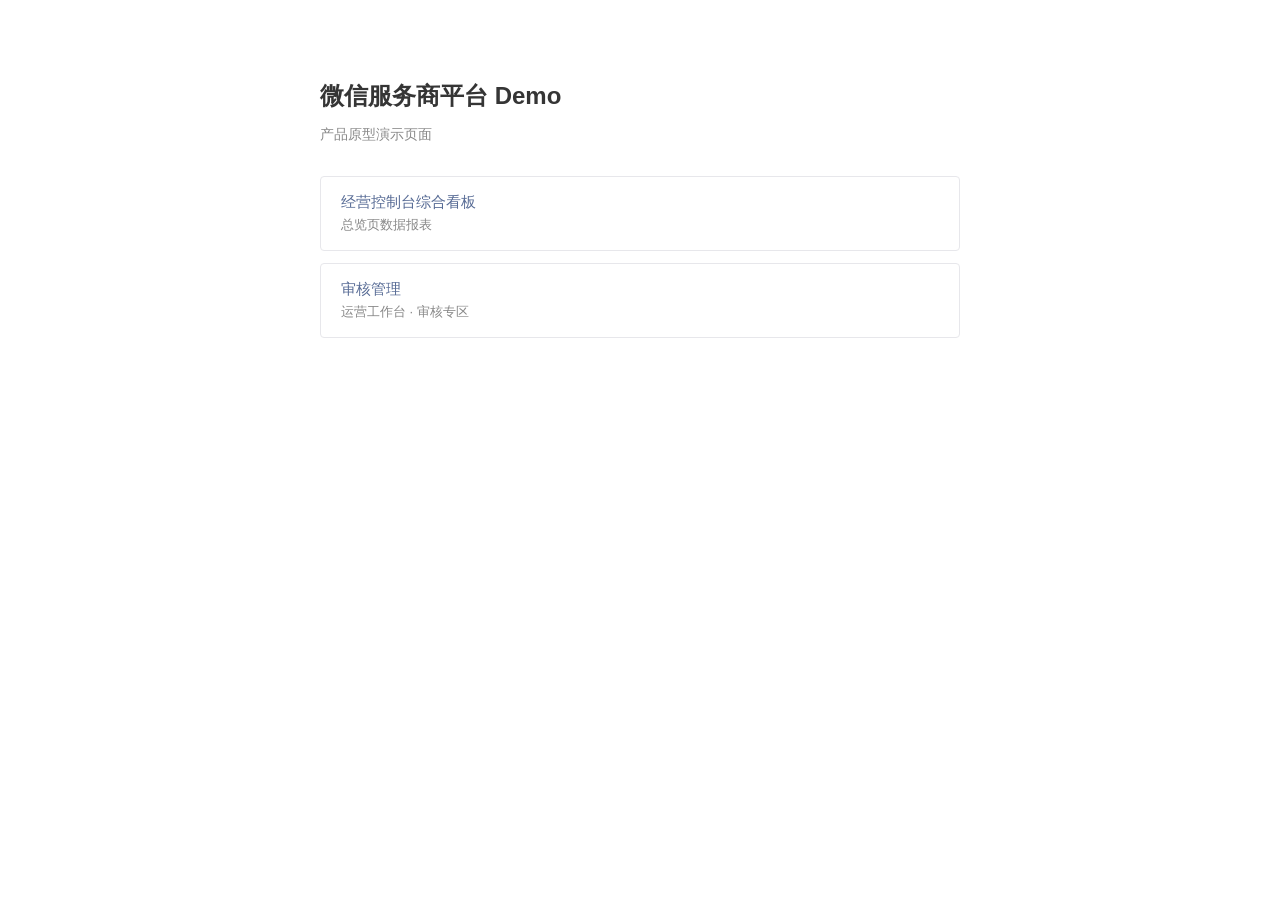
==== index.html @ 2bcd8e68 "Add service provider platform HTML demos for online preview." ====
<!DOCTYPE html>
<html lang="zh-CN">
<head>
  <meta charset="UTF-8">
  <meta name="viewport" content="width=device-width, initial-scale=1.0">
  <title>微信服务商平台 Demo</title>
  <style>
    body { font-family: -apple-system, BlinkMacSystemFont, "PingFang SC", sans-serif; max-width: 640px; margin: 80px auto; padding: 0 24px; color: #353535; }
    h1 { font-size: 24px; font-weight: 600; margin-bottom: 8px; }
    p { color: #888; font-size: 14px; margin-bottom: 32px; }
    a { display: block; padding: 16px 20px; margin-bottom: 12px; border: 1px solid #e7e7eb; border-radius: 4px; text-decoration: none; color: #576B95; font-size: 15px; transition: background .15s; }
    a:hover { background: #f7f7f7; }
    a span { display: block; font-size: 13px; color: #888; margin-top: 4px; }
  </style>
</head>
<body>
  <h1>微信服务商平台 Demo</h1>
  <p>产品原型演示页面</p>
  <a href="dashboard.html">经营控制台综合看板<span>总览页数据报表</span></a>
  <a href="audit.html">审核管理<span>运营工作台 · 审核专区</span></a>
</body>
</html>
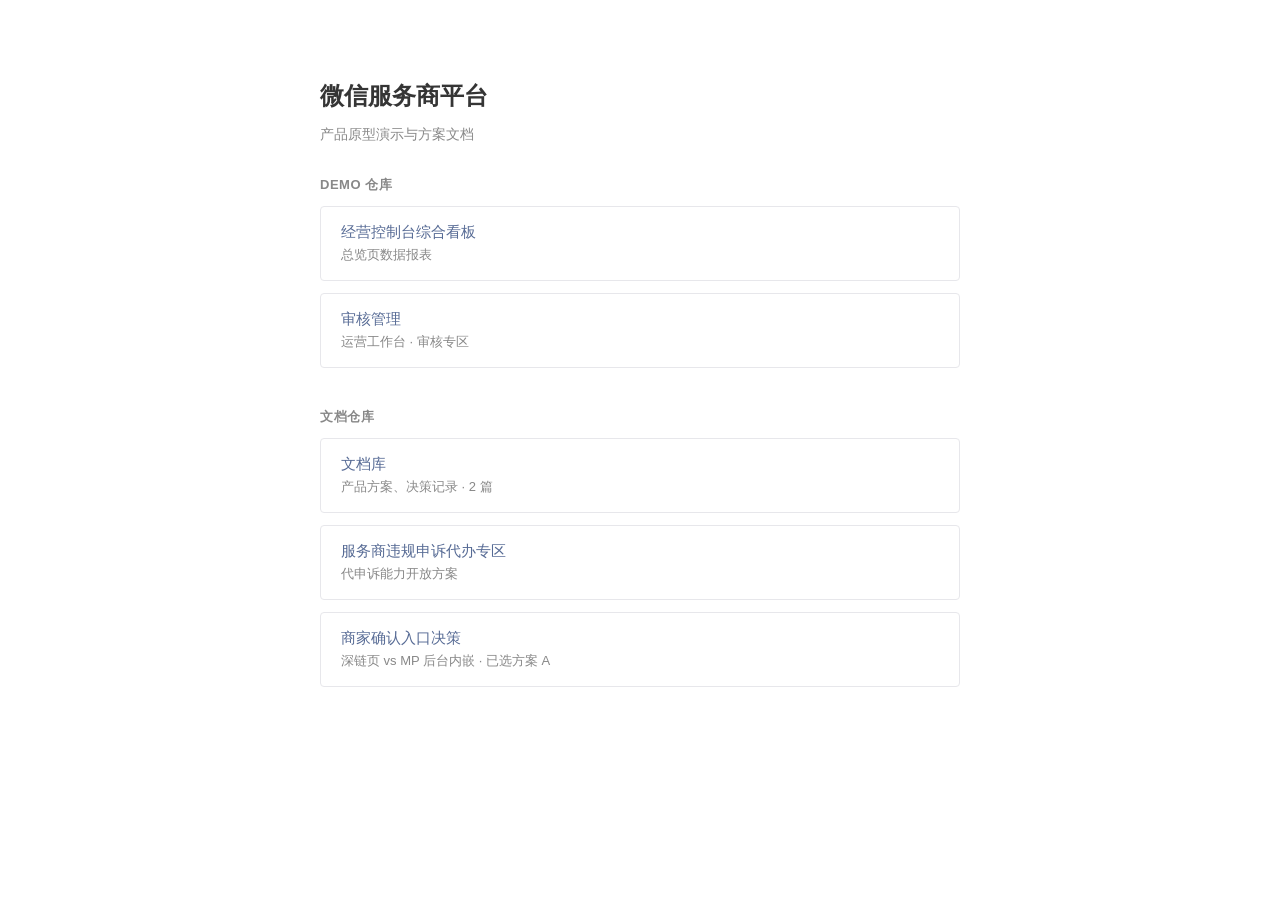
==== commit 4e77b8ab: "Add docs section for product specs and decision records. Separate demo prototypes from read-only HTM" ====
--- a/index.html
+++ b/index.html
@@ -3,20 +3,24 @@
 <head>
   <meta charset="UTF-8">
   <meta name="viewport" content="width=device-width, initial-scale=1.0">
-  <title>微信服务商平台 Demo</title>
-  <style>
-    body { font-family: -apple-system, BlinkMacSystemFont, "PingFang SC", sans-serif; max-width: 640px; margin: 80px auto; padding: 0 24px; color: #353535; }
-    h1 { font-size: 24px; font-weight: 600; margin-bottom: 8px; }
-    p { color: #888; font-size: 14px; margin-bottom: 32px; }
-    a { display: block; padding: 16px 20px; margin-bottom: 12px; border: 1px solid #e7e7eb; border-radius: 4px; text-decoration: none; color: #576B95; font-size: 15px; transition: background .15s; }
-    a:hover { background: #f7f7f7; }
-    a span { display: block; font-size: 13px; color: #888; margin-top: 4px; }
-  </style>
+  <title>微信服务商平台</title>
+  <link rel="stylesheet" href="shared.css">
 </head>
 <body>
-  <h1>微信服务商平台 Demo</h1>
-  <p>产品原型演示页面</p>
-  <a href="dashboard.html">经营控制台综合看板<span>总览页数据报表</span></a>
-  <a href="audit.html">审核管理<span>运营工作台 · 审核专区</span></a>
+  <h1>微信服务商平台</h1>
+  <p class="subtitle">产品原型演示与方案文档</p>
+
+  <section>
+    <h2>Demo 仓库</h2>
+    <a class="card" href="dashboard.html">经营控制台综合看板<span>总览页数据报表</span></a>
+    <a class="card" href="audit.html">审核管理<span>运营工作台 · 审核专区</span></a>
+  </section>
+
+  <section>
+    <h2>文档仓库</h2>
+    <a class="card" href="docs/">文档库<span>产品方案、决策记录 · 2 篇</span></a>
+    <a class="card" href="docs/violation-appeal-proxy.html">服务商违规申诉代办专区<span>代申诉能力开放方案</span></a>
+    <a class="card" href="docs/merchant-confirm-decision.html">商家确认入口决策<span>深链页 vs MP 后台内嵌 · 已选方案 A</span></a>
+  </section>
 </body>
 </html>
--- a/shared.css
+++ b/shared.css
@@ -0,0 +1,10 @@
+body { font-family: -apple-system, BlinkMacSystemFont, "PingFang SC", sans-serif; max-width: 640px; margin: 80px auto; padding: 0 24px; color: #353535; }
+h1 { font-size: 24px; font-weight: 600; margin-bottom: 8px; }
+p.subtitle { color: #888; font-size: 14px; margin-bottom: 32px; }
+section { margin-bottom: 40px; }
+section h2 { font-size: 13px; font-weight: 600; color: #888; text-transform: uppercase; letter-spacing: 0.04em; margin-bottom: 12px; }
+a.card { display: block; padding: 16px 20px; margin-bottom: 12px; border: 1px solid #e7e7eb; border-radius: 4px; text-decoration: none; color: #576B95; font-size: 15px; transition: background .15s; }
+a.card:hover { background: #f7f7f7; }
+a.card span { display: block; font-size: 13px; color: #888; margin-top: 4px; }
+a.back { display: inline-block; font-size: 13px; color: #888; text-decoration: none; margin-bottom: 24px; }
+a.back:hover { color: #576B95; }
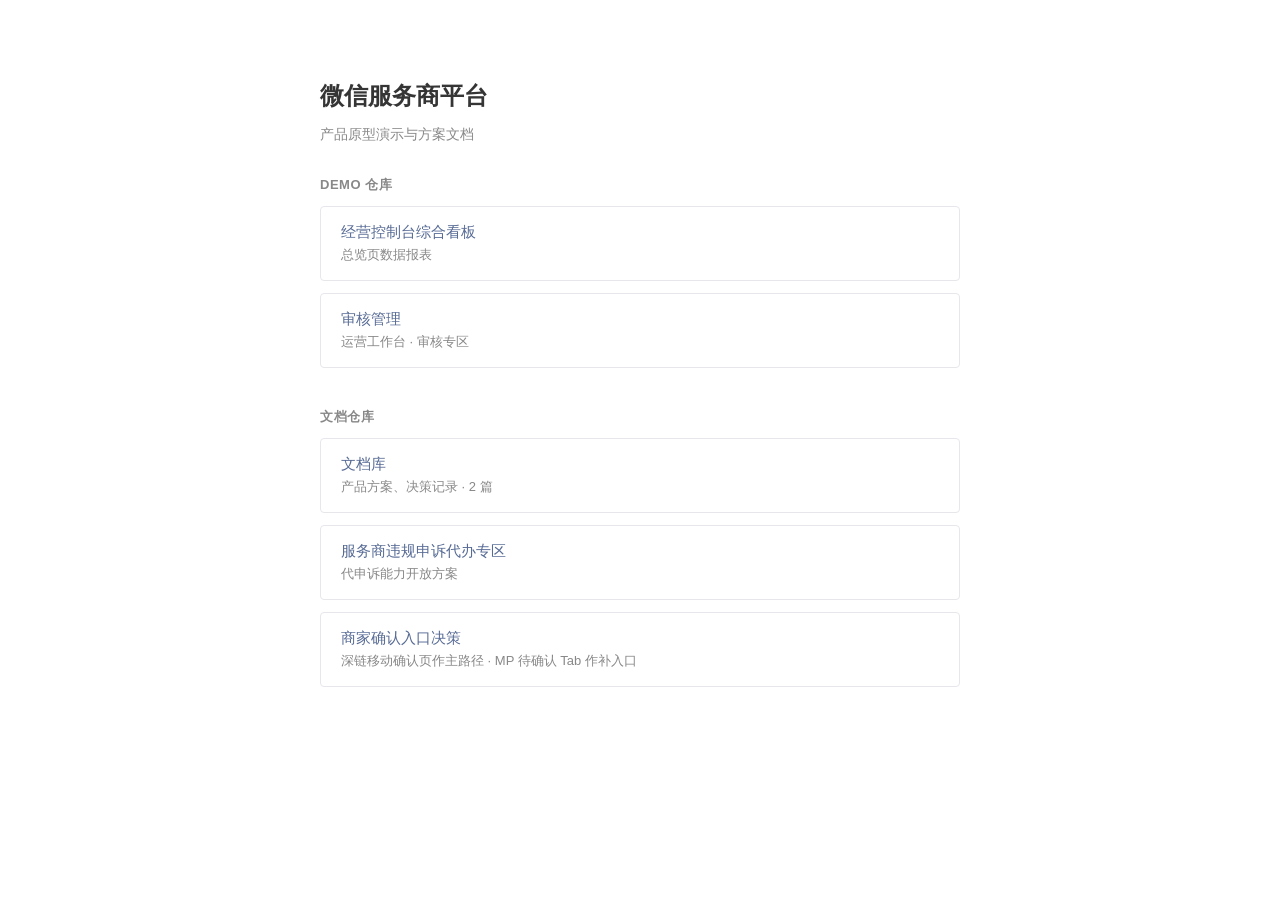
==== commit 90b30d92: "Clarify merchant confirm decision wording on landing pages. State chosen path by name instead of pla" ====
--- a/index.html
+++ b/index.html
@@ -20,7 +20,7 @@
     <h2>文档仓库</h2>
     <a class="card" href="docs/">文档库<span>产品方案、决策记录 · 2 篇</span></a>
     <a class="card" href="docs/violation-appeal-proxy.html">服务商违规申诉代办专区<span>代申诉能力开放方案</span></a>
-    <a class="card" href="docs/merchant-confirm-decision.html">商家确认入口决策<span>深链页 vs MP 后台内嵌 · 已选方案 A</span></a>
+    <a class="card" href="docs/merchant-confirm-decision.html">商家确认入口决策<span>深链移动确认页作主路径 · MP 待确认 Tab 作补入口</span></a>
   </section>
 </body>
 </html>
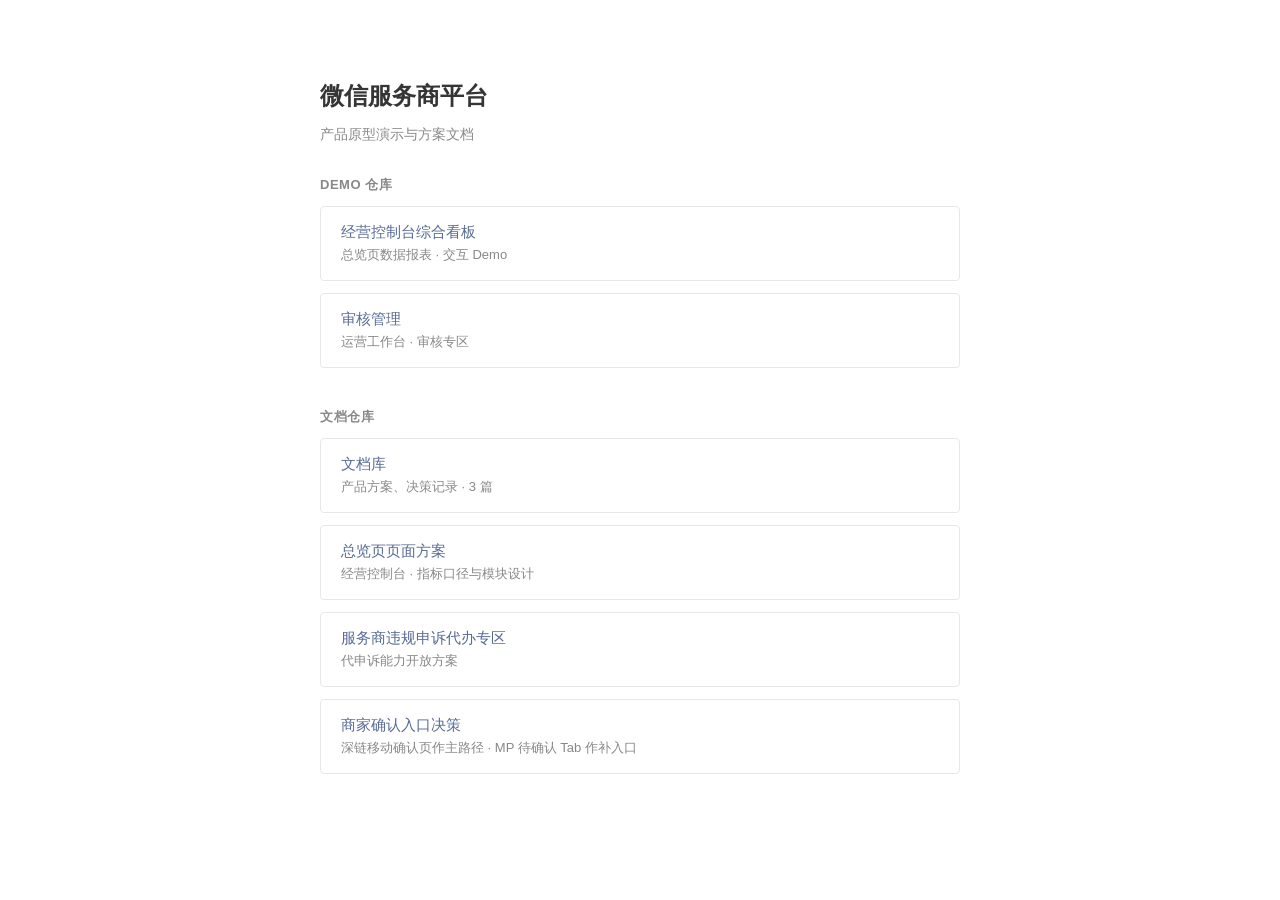
==== commit 8b41ca66: "发布总览页页面方案阅读页 新增经营控制台 PRD 暖色阅读页，并更新站点与文档库索引。  Co-authored-by: Cursor <cursoragent@cursor.com>" ====
--- a/index.html
+++ b/index.html
@@ -12,13 +12,14 @@
 
   <section>
     <h2>Demo 仓库</h2>
-    <a class="card" href="dashboard.html">经营控制台综合看板<span>总览页数据报表</span></a>
+    <a class="card" href="dashboard.html">经营控制台综合看板<span>总览页数据报表 · 交互 Demo</span></a>
     <a class="card" href="audit.html">审核管理<span>运营工作台 · 审核专区</span></a>
   </section>
 
   <section>
     <h2>文档仓库</h2>
-    <a class="card" href="docs/">文档库<span>产品方案、决策记录 · 2 篇</span></a>
+    <a class="card" href="docs/">文档库<span>产品方案、决策记录 · 3 篇</span></a>
+    <a class="card" href="docs/overview-dashboard-prd.html">总览页页面方案<span>经营控制台 · 指标口径与模块设计</span></a>
     <a class="card" href="docs/violation-appeal-proxy.html">服务商违规申诉代办专区<span>代申诉能力开放方案</span></a>
     <a class="card" href="docs/merchant-confirm-decision.html">商家确认入口决策<span>深链移动确认页作主路径 · MP 待确认 Tab 作补入口</span></a>
   </section>
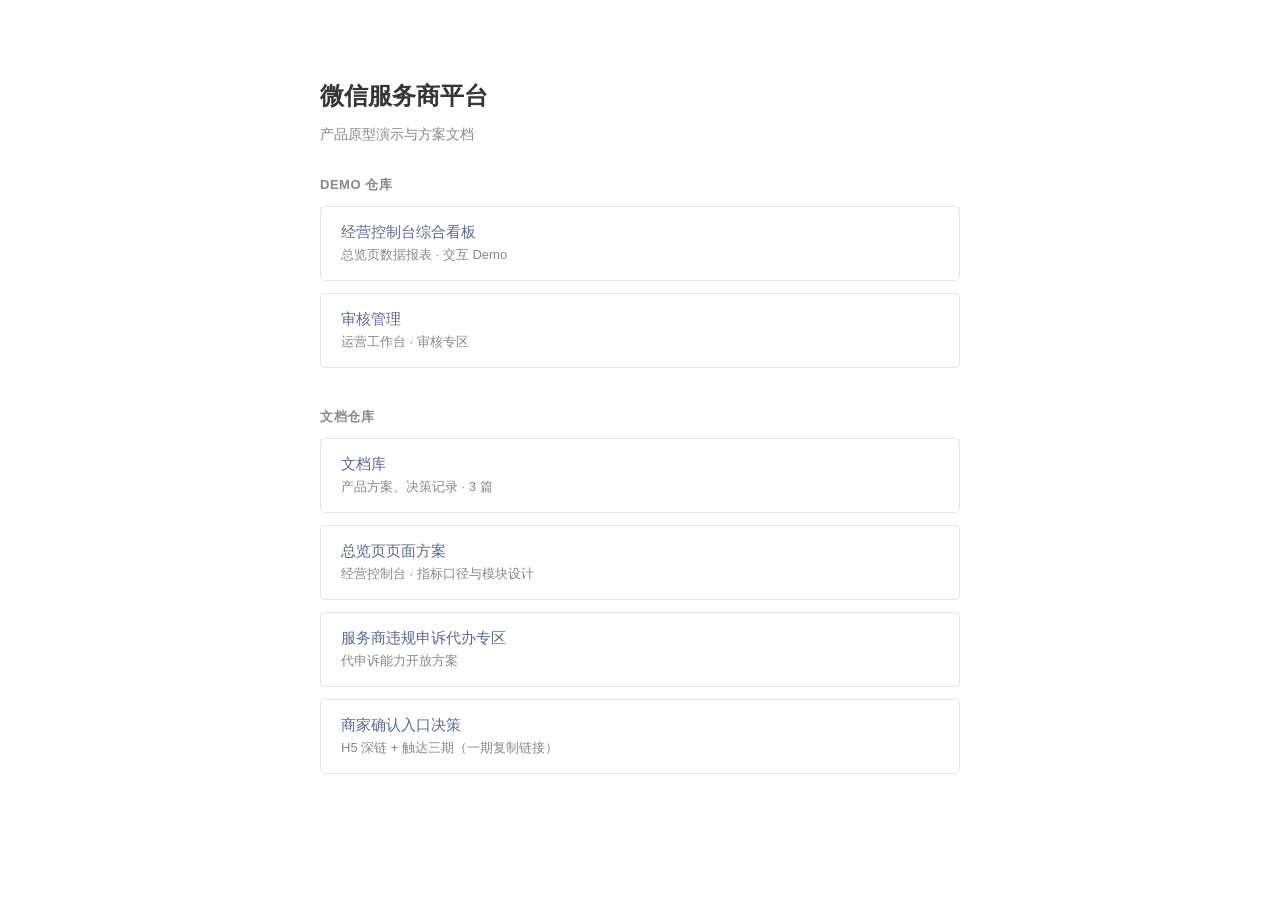
==== commit e2261394: "Update appeal proxy docs for phased merchant confirm reach. 一期改为服务商复制链接；决策页与主方案阅读页对齐触达分期。  Co-author" ====
--- a/index.html
+++ b/index.html
@@ -21,7 +21,7 @@
     <a class="card" href="docs/">文档库<span>产品方案、决策记录 · 3 篇</span></a>
     <a class="card" href="docs/overview-dashboard-prd.html">总览页页面方案<span>经营控制台 · 指标口径与模块设计</span></a>
     <a class="card" href="docs/violation-appeal-proxy.html">服务商违规申诉代办专区<span>代申诉能力开放方案</span></a>
-    <a class="card" href="docs/merchant-confirm-decision.html">商家确认入口决策<span>深链移动确认页作主路径 · MP 待确认 Tab 作补入口</span></a>
+    <a class="card" href="docs/merchant-confirm-decision.html">商家确认入口决策<span>H5 深链 + 触达三期（一期复制链接）</span></a>
   </section>
 </body>
 </html>
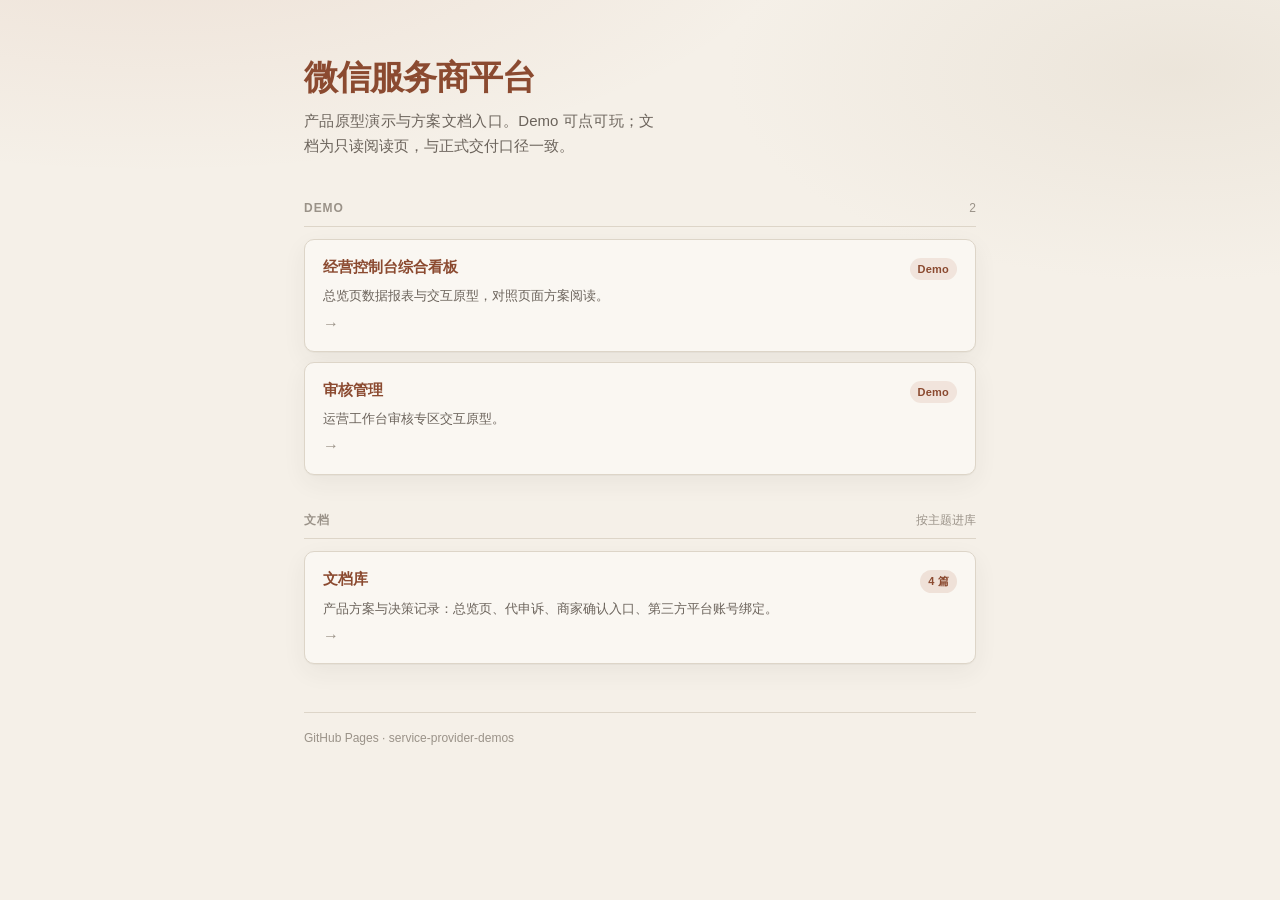
==== commit 8d596b20: "Fix docs reading page render and tidy site index. Render binding PRD wireframe/hr/justify properly, " ====
--- a/index.html
+++ b/index.html
@@ -7,21 +7,47 @@
   <link rel="stylesheet" href="shared.css">
 </head>
 <body>
-  <h1>微信服务商平台</h1>
-  <p class="subtitle">产品原型演示与方案文档</p>
+  <div class="page">
+    <h1 class="brand">微信服务商平台</h1>
+    <p class="lede">产品原型演示与方案文档入口。Demo 可点可玩；文档为只读阅读页，与正式交付口径一致。</p>
 
-  <section>
-    <h2>Demo 仓库</h2>
-    <a class="card" href="dashboard.html">经营控制台综合看板<span>总览页数据报表 · 交互 Demo</span></a>
-    <a class="card" href="audit.html">审核管理<span>运营工作台 · 审核专区</span></a>
-  </section>
+    <section class="section" aria-labelledby="sec-demo">
+      <div class="section-label">
+        <h2 id="sec-demo">Demo</h2>
+        <span class="meta">2</span>
+      </div>
+      <div class="stack">
+        <a class="card" href="dashboard.html">
+          <span class="card-title">经营控制台综合看板</span>
+          <span class="pill pill-demo">Demo</span>
+          <span class="card-desc">总览页数据报表与交互原型，对照页面方案阅读。</span>
+          <span class="card-arrow" aria-hidden="true">→</span>
+        </a>
+        <a class="card" href="audit.html">
+          <span class="card-title">审核管理</span>
+          <span class="pill pill-demo">Demo</span>
+          <span class="card-desc">运营工作台审核专区交互原型。</span>
+          <span class="card-arrow" aria-hidden="true">→</span>
+        </a>
+      </div>
+    </section>
 
-  <section>
-    <h2>文档仓库</h2>
-    <a class="card" href="docs/">文档库<span>产品方案、决策记录 · 3 篇</span></a>
-    <a class="card" href="docs/overview-dashboard-prd.html">总览页页面方案<span>经营控制台 · 指标口径与模块设计</span></a>
-    <a class="card" href="docs/violation-appeal-proxy.html">服务商违规申诉代办专区<span>代申诉能力开放方案</span></a>
-    <a class="card" href="docs/merchant-confirm-decision.html">商家确认入口决策<span>H5 深链 + 触达三期（一期复制链接）</span></a>
-  </section>
+    <section class="section" aria-labelledby="sec-docs">
+      <div class="section-label">
+        <h2 id="sec-docs">文档</h2>
+        <span class="meta">按主题进库</span>
+      </div>
+      <div class="stack">
+        <a class="card" href="docs/">
+          <span class="card-title">文档库</span>
+          <span class="pill pill-decision">4 篇</span>
+          <span class="card-desc">产品方案与决策记录：总览页、代申诉、商家确认入口、第三方平台账号绑定。</span>
+          <span class="card-arrow" aria-hidden="true">→</span>
+        </a>
+      </div>
+    </section>
+
+    <p class="foot">GitHub Pages · service-provider-demos</p>
+  </div>
 </body>
 </html>
--- a/shared.css
+++ b/shared.css
@@ -1,10 +1,206 @@
-body { font-family: -apple-system, BlinkMacSystemFont, "PingFang SC", sans-serif; max-width: 640px; margin: 80px auto; padding: 0 24px; color: #353535; }
-h1 { font-size: 24px; font-weight: 600; margin-bottom: 8px; }
-p.subtitle { color: #888; font-size: 14px; margin-bottom: 32px; }
-section { margin-bottom: 40px; }
-section h2 { font-size: 13px; font-weight: 600; color: #888; text-transform: uppercase; letter-spacing: 0.04em; margin-bottom: 12px; }
-a.card { display: block; padding: 16px 20px; margin-bottom: 12px; border: 1px solid #e7e7eb; border-radius: 4px; text-decoration: none; color: #576B95; font-size: 15px; transition: background .15s; }
-a.card:hover { background: #f7f7f7; }
-a.card span { display: block; font-size: 13px; color: #888; margin-top: 4px; }
-a.back { display: inline-block; font-size: 13px; color: #888; text-decoration: none; margin-bottom: 24px; }
-a.back:hover { color: #576B95; }
+/* 仓库入口页 — 与 docs 暖色纸感阅读页同族，禁止单页私改 token */
+:root {
+  --bg: #f5f0e8;
+  --bg-elevated: #faf7f2;
+  --bg-soft: #ebe4d9;
+  --accent: #a85a3a;
+  --accent-deep: #8b4a30;
+  --text: #3a342e;
+  --text-muted: #6b635b;
+  --text-faint: #9a9288;
+  --border: #ddd5c8;
+  --link: #8b4a30;
+  --radius: 10px;
+  --shadow: 0 1px 0 rgba(58, 52, 46, 0.04), 0 8px 24px rgba(58, 52, 46, 0.06);
+  --max: 720px;
+}
+
+* { box-sizing: border-box; margin: 0; padding: 0; }
+
+body {
+  font-family: "Source Han Sans SC", "Noto Sans SC", "PingFang SC",
+    -apple-system, BlinkMacSystemFont, sans-serif;
+  background:
+    radial-gradient(1200px 480px at 12% -10%, rgba(168, 90, 58, 0.1), transparent 55%),
+    radial-gradient(900px 420px at 92% 8%, rgba(235, 228, 217, 0.9), transparent 50%),
+    var(--bg);
+  color: var(--text);
+  line-height: 1.65;
+  font-size: 15px;
+  -webkit-font-smoothing: antialiased;
+  min-height: 100vh;
+}
+
+.page {
+  max-width: var(--max);
+  margin: 0 auto;
+  padding: 56px 24px 72px;
+}
+
+.brand {
+  font-size: clamp(1.75rem, 3.5vw, 2.15rem);
+  font-weight: 700;
+  letter-spacing: -0.03em;
+  color: var(--accent-deep);
+  line-height: 1.25;
+  margin-bottom: 10px;
+  animation: rise 0.55s ease both;
+}
+
+.lede {
+  max-width: 42ch;
+  color: var(--text-muted);
+  font-size: 15px;
+  margin-bottom: 40px;
+  text-align: justify;
+  text-align-last: left;
+  animation: rise 0.55s ease 0.06s both;
+}
+
+.section {
+  margin-bottom: 36px;
+  animation: rise 0.55s ease both;
+}
+.section:nth-of-type(1) { animation-delay: 0.1s; }
+.section:nth-of-type(2) { animation-delay: 0.18s; }
+
+.section-label {
+  display: flex;
+  align-items: baseline;
+  justify-content: space-between;
+  gap: 12px;
+  margin-bottom: 12px;
+  padding-bottom: 8px;
+  border-bottom: 1px solid var(--border);
+}
+
+.section-label h2 {
+  font-size: 12px;
+  font-weight: 650;
+  color: var(--text-faint);
+  letter-spacing: 0.08em;
+  text-transform: uppercase;
+}
+
+.section-label .meta {
+  font-size: 12px;
+  color: var(--text-faint);
+}
+
+.stack {
+  display: grid;
+  gap: 10px;
+}
+
+a.card {
+  display: grid;
+  grid-template-columns: 1fr auto;
+  gap: 6px 16px;
+  align-items: start;
+  padding: 16px 18px;
+  background: var(--bg-elevated);
+  border: 1px solid var(--border);
+  border-radius: var(--radius);
+  text-decoration: none;
+  color: inherit;
+  box-shadow: var(--shadow);
+  transition: transform 0.18s ease, border-color 0.18s ease, box-shadow 0.18s ease;
+}
+
+a.card:hover {
+  transform: translateY(-2px);
+  border-color: rgba(168, 90, 58, 0.35);
+  box-shadow: 0 2px 0 rgba(58, 52, 46, 0.03), 0 12px 28px rgba(58, 52, 46, 0.1);
+}
+
+a.card:focus-visible {
+  outline: 2px solid var(--accent);
+  outline-offset: 2px;
+}
+
+.card-title {
+  font-size: 15px;
+  font-weight: 650;
+  color: var(--accent-deep);
+  line-height: 1.4;
+}
+
+.card-desc {
+  grid-column: 1 / -1;
+  font-size: 13px;
+  color: var(--text-muted);
+  line-height: 1.55;
+  text-align: justify;
+  text-align-last: left;
+}
+
+.card-arrow {
+  color: var(--text-faint);
+  font-size: 16px;
+  line-height: 1.4;
+  transition: transform 0.18s ease, color 0.18s ease;
+}
+
+a.card:hover .card-arrow {
+  color: var(--accent);
+  transform: translateX(3px);
+}
+
+.pill {
+  display: inline-block;
+  font-size: 11px;
+  font-weight: 650;
+  padding: 2px 8px;
+  border-radius: 999px;
+  letter-spacing: 0.02em;
+  white-space: nowrap;
+  align-self: start;
+  margin-top: 2px;
+}
+
+.pill-demo {
+  color: var(--accent-deep);
+  background: rgba(168, 90, 58, 0.12);
+}
+
+.pill-draft { color: #8a6a28; background: rgba(196, 152, 60, 0.16); }
+.pill-done { color: #3d6b4f; background: rgba(74, 140, 98, 0.14); }
+.pill-decision { color: var(--accent-deep); background: rgba(168, 90, 58, 0.14); }
+
+a.back {
+  display: inline-flex;
+  align-items: center;
+  gap: 6px;
+  font-size: 13px;
+  color: var(--text-muted);
+  text-decoration: none;
+  margin-bottom: 28px;
+  transition: color 0.15s;
+}
+a.back:hover { color: var(--accent-deep); }
+
+.foot {
+  margin-top: 48px;
+  padding-top: 16px;
+  border-top: 1px solid var(--border);
+  font-size: 12px;
+  color: var(--text-faint);
+}
+
+@keyframes rise {
+  from { opacity: 0; transform: translateY(10px); }
+  to { opacity: 1; transform: none; }
+}
+
+@media (prefers-reduced-motion: reduce) {
+  *, *::before, *::after {
+    animation: none !important;
+    transition: none !important;
+  }
+}
+
+@media (max-width: 560px) {
+  .page { padding: 36px 18px 56px; }
+  a.card { grid-template-columns: 1fr; }
+  .card-arrow, .pill { display: none; }
+}
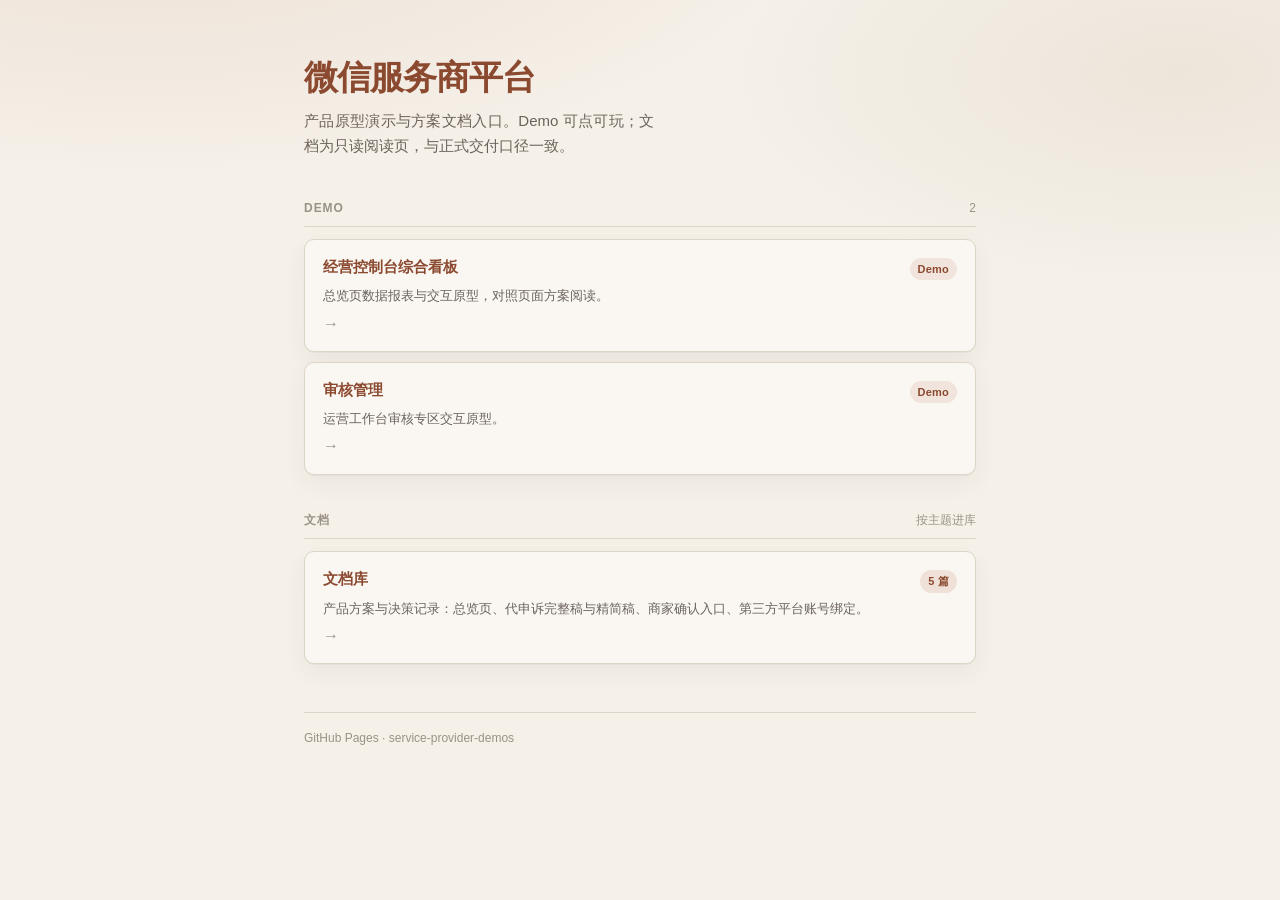
==== commit 4aec95a1: "docs: publish appeal proxy API lite PRD Add the API-first merchant confirm reading page and index en" ====
--- a/index.html
+++ b/index.html
@@ -40,8 +40,8 @@
       <div class="stack">
         <a class="card" href="docs/">
           <span class="card-title">文档库</span>
-          <span class="pill pill-decision">4 篇</span>
-          <span class="card-desc">产品方案与决策记录：总览页、代申诉、商家确认入口、第三方平台账号绑定。</span>
+          <span class="pill pill-decision">5 篇</span>
+          <span class="card-desc">产品方案与决策记录：总览页、代申诉完整稿与精简稿、商家确认入口、第三方平台账号绑定。</span>
           <span class="card-arrow" aria-hidden="true">→</span>
         </a>
       </div>
